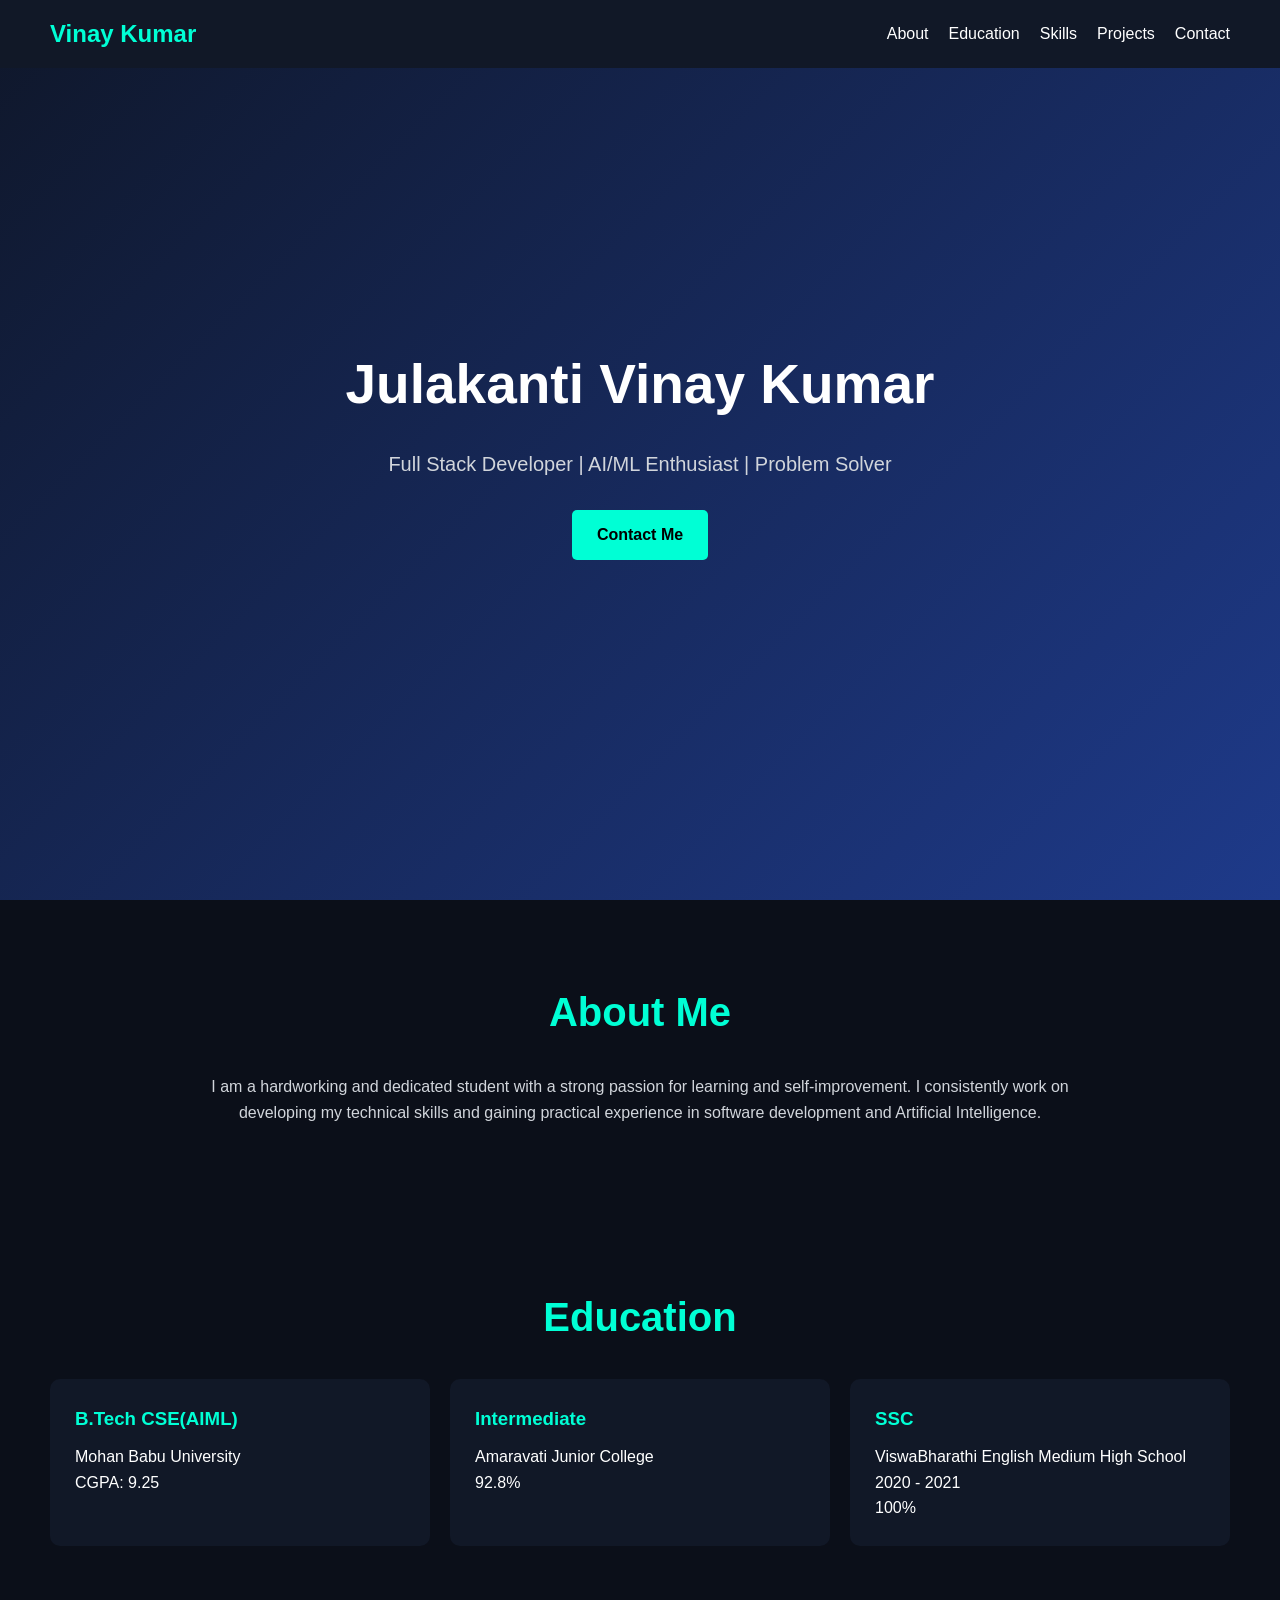
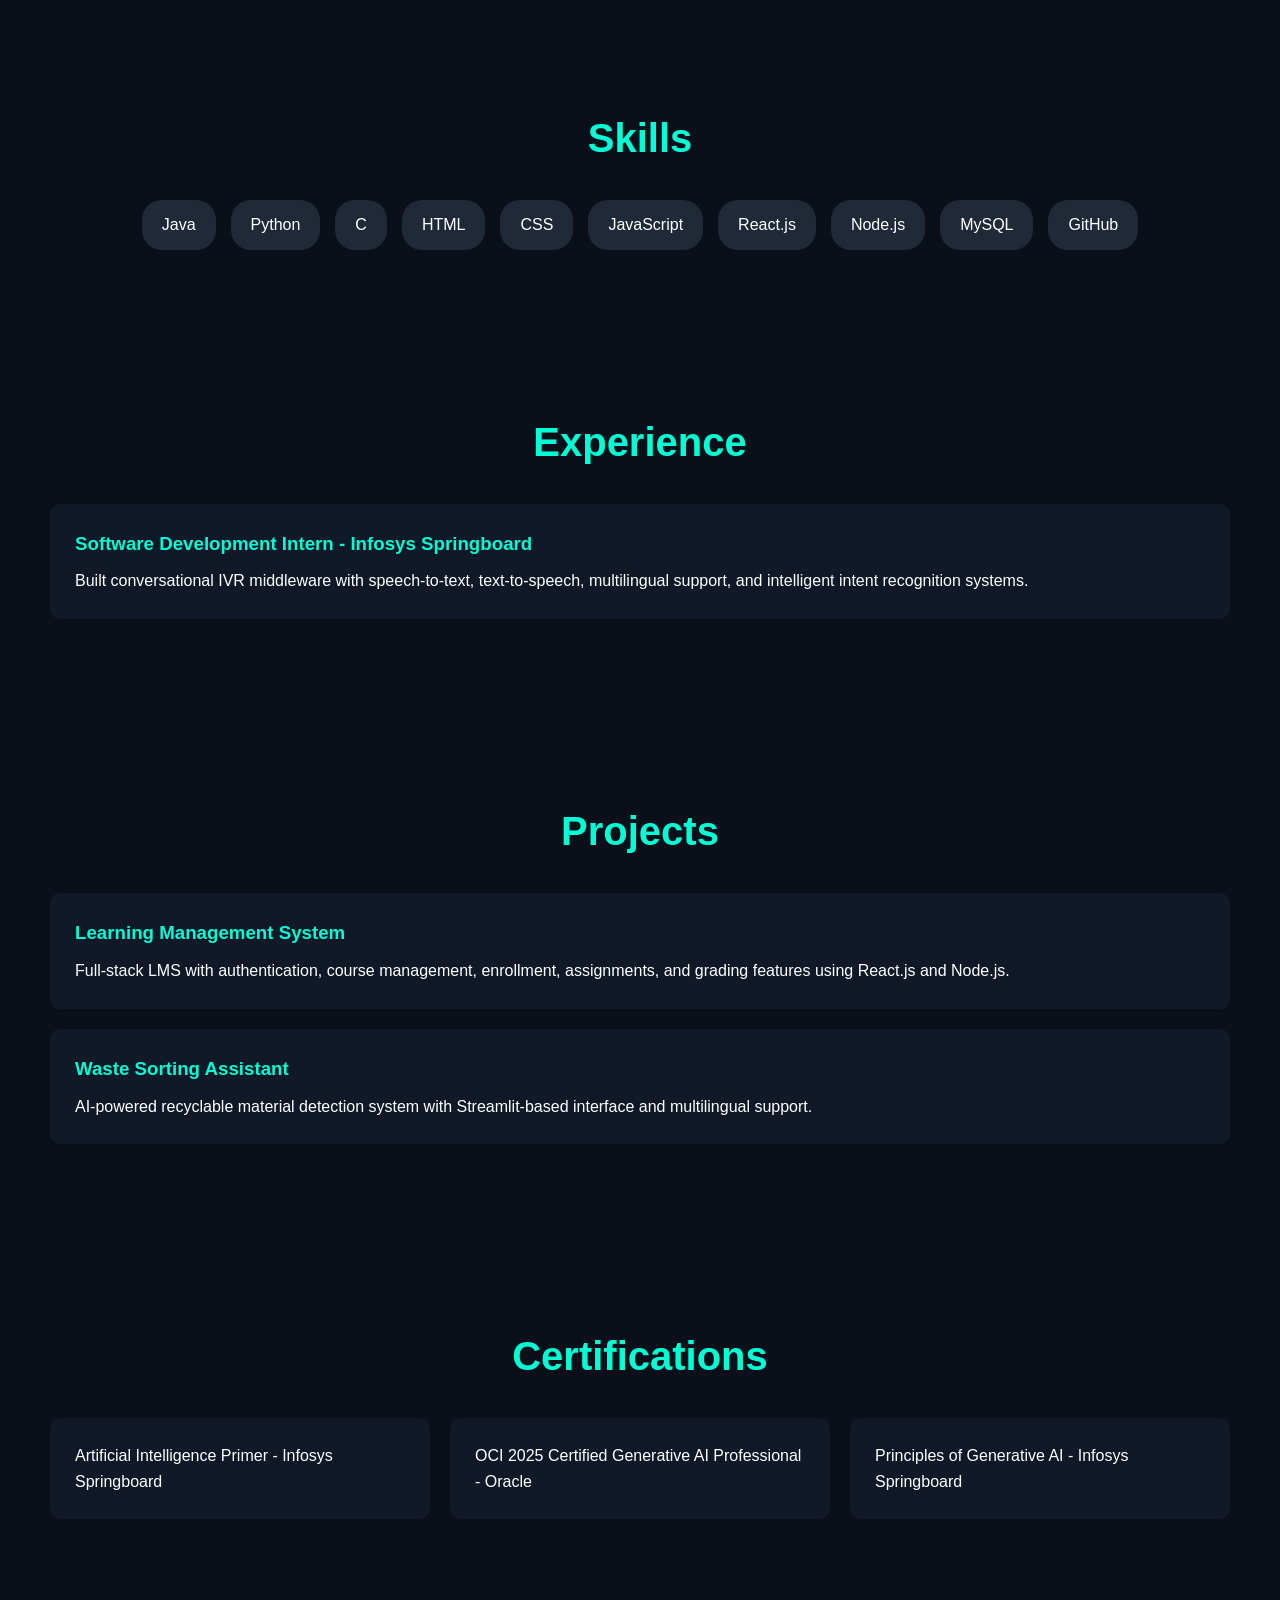
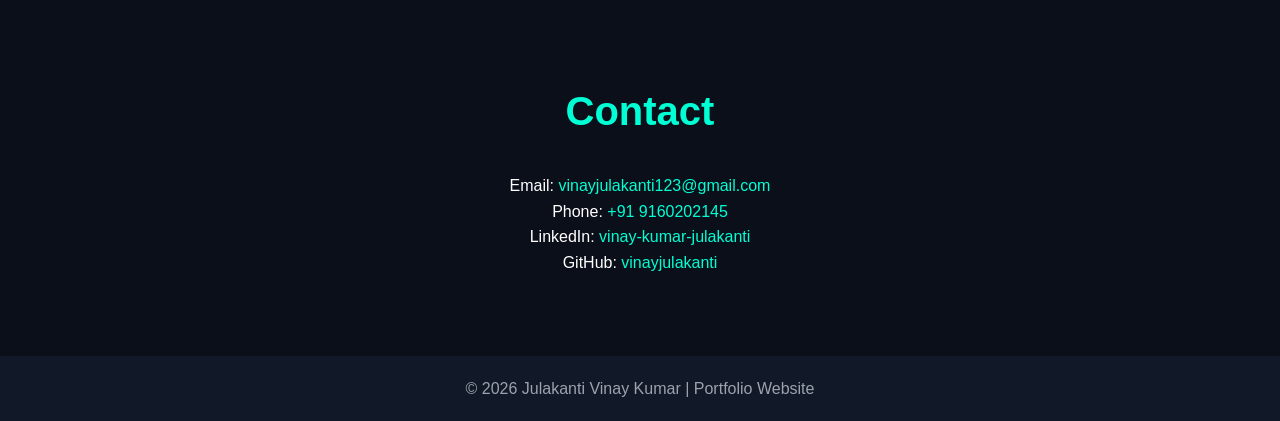
==== resume.html @ a53b5b9b "Initial portfolio upload" ====
<!DOCTYPE html>
<html lang="en">
<head>
  <meta charset="UTF-8">
  <meta name="viewport" content="width=device-width, initial-scale=1.0">

  <title>Julakanti Vinay Kumar Portfolio</title>

  <style>

    *{
      margin:0;
      padding:0;
      box-sizing:border-box;
    }

    body{
      font-family:Arial, sans-serif;
      background:#0b0f19;
      color:white;
      line-height:1.6;
    }

    html{
      scroll-behavior:smooth;
    }

    /* NAVBAR */

    nav{
      position:fixed;
      top:0;
      width:100%;
      background:#111827;
      padding:15px 50px;
      display:flex;
      justify-content:space-between;
      align-items:center;
      z-index:1000;
    }

    nav h2{
      color:#00ffd5;
    }

    nav ul{
      list-style:none;
      display:flex;
      gap:20px;
    }

    nav ul li a{
      color:white;
      text-decoration:none;
      transition:0.3s;
    }

    nav ul li a:hover{
      color:#00ffd5;
    }

    /* HERO */

    .hero{
      height:100vh;
      display:flex;
      flex-direction:column;
      justify-content:center;
      align-items:center;
      text-align:center;
      background:linear-gradient(135deg,#0f172a,#1e3a8a);
      padding:20px;
    }

    .hero h1{
      font-size:55px;
      margin-bottom:20px;
    }

    .hero p{
      font-size:20px;
      color:#d1d5db;
      margin-bottom:30px;
    }

    .btn{
      padding:12px 25px;
      background:#00ffd5;
      color:black;
      text-decoration:none;
      border-radius:5px;
      font-weight:bold;
      transition:0.3s;
    }

    .btn:hover{
      background:white;
    }

    /* SECTIONS */

    section{
      padding:80px 50px;
    }

    .title{
      font-size:40px;
      margin-bottom:30px;
      color:#00ffd5;
      text-align:center;
    }

    /* ABOUT */

    .about{
      max-width:900px;
      margin:auto;
      text-align:center;
      color:#d1d5db;
    }

    /* EDUCATION */

    .card-container{
      display:grid;
      grid-template-columns:repeat(auto-fit,minmax(250px,1fr));
      gap:20px;
    }

    .card{
      background:#111827;
      padding:25px;
      border-radius:10px;
      transition:0.3s;
    }

    .card:hover{
      transform:translateY(-5px);
      border:1px solid #00ffd5;
    }

    .card h3{
      margin-bottom:10px;
      color:#00ffd5;
    }

    /* SKILLS */

    .skills{
      display:flex;
      flex-wrap:wrap;
      justify-content:center;
      gap:15px;
    }

    .skill{
      background:#1f2937;
      padding:12px 20px;
      border-radius:20px;
    }

    /* PROJECTS */

    .project{
      background:#111827;
      padding:25px;
      border-radius:10px;
      margin-bottom:20px;
    }

    .project h3{
      color:#00ffd5;
      margin-bottom:10px;
    }

    /* CONTACT */

    .contact{
      text-align:center;
    }

    .contact a{
      color:#00ffd5;
      text-decoration:none;
    }

    footer{
      background:#111827;
      text-align:center;
      padding:20px;
      color:#9ca3af;
    }

    /* RESPONSIVE */

    @media(max-width:768px){

      nav{
        padding:15px 20px;
      }

      nav ul{
        display:none;
      }

      .hero h1{
        font-size:35px;
      }

      section{
        padding:60px 20px;
      }

    }

  </style>
</head>

<body>

  <!-- NAVBAR -->

  <nav>

    <h2>Vinay Kumar</h2>

    <ul>
      <li><a href="#about">About</a></li>
      <li><a href="#education">Education</a></li>
      <li><a href="#skills">Skills</a></li>
      <li><a href="#projects">Projects</a></li>
      <li><a href="#contact">Contact</a></li>
    </ul>

  </nav>

  <!-- HERO -->

  <section class="hero">

    <h1>Julakanti Vinay Kumar</h1>

    <p>
      Full Stack Developer | AI/ML Enthusiast | Problem Solver
    </p>

    <a href="#contact" class="btn">
      Contact Me
    </a>

  </section>

  <!-- ABOUT -->

  <section id="about">

    <h2 class="title">About Me</h2>

    <div class="about">

      <p>
        I am a hardworking and dedicated student with a strong passion
        for learning and self-improvement. I consistently work on developing
        my technical skills and gaining practical experience in software
        development and Artificial Intelligence.
      </p>

    </div>

  </section>

  <!-- EDUCATION -->

  <section id="education">

    <h2 class="title">Education</h2>

    <div class="card-container">

      <div class="card">

        <h3>B.Tech CSE(AIML)</h3>

        <p>Mohan Babu University</p>

        <p>CGPA: 9.25</p>

      </div>

      <div class="card">

        <h3>Intermediate</h3>

        <p>Amaravati Junior College</p>

        <p>92.8%</p>

      </div>

      <div class="card">

        <h3>SSC</h3>

        <p>ViswaBharathi English Medium High School</p>

        <p>2020 - 2021</p>

        <p>100%</p>

      </div>

    </div>

  </section>

  <!-- SKILLS -->

  <section id="skills">

    <h2 class="title">Skills</h2>

    <div class="skills">

      <div class="skill">Java</div>
      <div class="skill">Python</div>
      <div class="skill">C</div>
      <div class="skill">HTML</div>
      <div class="skill">CSS</div>
      <div class="skill">JavaScript</div>
      <div class="skill">React.js</div>
      <div class="skill">Node.js</div>
      <div class="skill">MySQL</div>
      <div class="skill">GitHub</div>

    </div>

  </section>

  <!-- EXPERIENCE -->

  <section id="experience">

    <h2 class="title">Experience</h2>

    <div class="project">

      <h3>Software Development Intern - Infosys Springboard</h3>

      <p>
        Built conversational IVR middleware with speech-to-text,
        text-to-speech, multilingual support, and intelligent
        intent recognition systems.
      </p>

    </div>

  </section>

  <!-- PROJECTS -->

  <section id="projects">

    <h2 class="title">Projects</h2>

    <div class="project">

      <h3>Learning Management System</h3>

      <p>
        Full-stack LMS with authentication, course management,
        enrollment, assignments, and grading features using
        React.js and Node.js.
      </p>

    </div>

    <div class="project">

      <h3>Waste Sorting Assistant</h3>

      <p>
        AI-powered recyclable material detection system with
        Streamlit-based interface and multilingual support.
      </p>

    </div>

  </section>

  <!-- CERTIFICATIONS -->

  <section id="certifications">

    <h2 class="title">Certifications</h2>

    <div class="card-container">

      <div class="card">
        Artificial Intelligence Primer - Infosys Springboard
      </div>

      <div class="card">
        OCI 2025 Certified Generative AI Professional - Oracle
      </div>

      <div class="card">
        Principles of Generative AI - Infosys Springboard
      </div>

    </div>

  </section>

  <!-- CONTACT -->

  <section id="contact">

    <h2 class="title">Contact</h2>

    <div class="contact">

      <p>Email: 
        <a href="mailto:vinayjulakanti123@gmail.com">
          vinayjulakanti123@gmail.com
        </a>
      </p>

      <p>Phone: 
        <a href="tel:+919160202145">
          +91 9160202145
        </a>
      </p>

      <p>
        LinkedIn:
        <a href="https://www.linkedin.com/in/vinay-kumar-julakanti/" target="_blank">
          vinay-kumar-julakanti
        </a>
      </p>

      <p>
        GitHub:
        <a href="https://github.com/vinayjulakanti" target="_blank">
          vinayjulakanti
        </a>
      </p>

    </div>

  </section>

  <!-- FOOTER -->

  <footer>

    © 2026 Julakanti Vinay Kumar | Portfolio Website

  </footer>

</body>
</html>
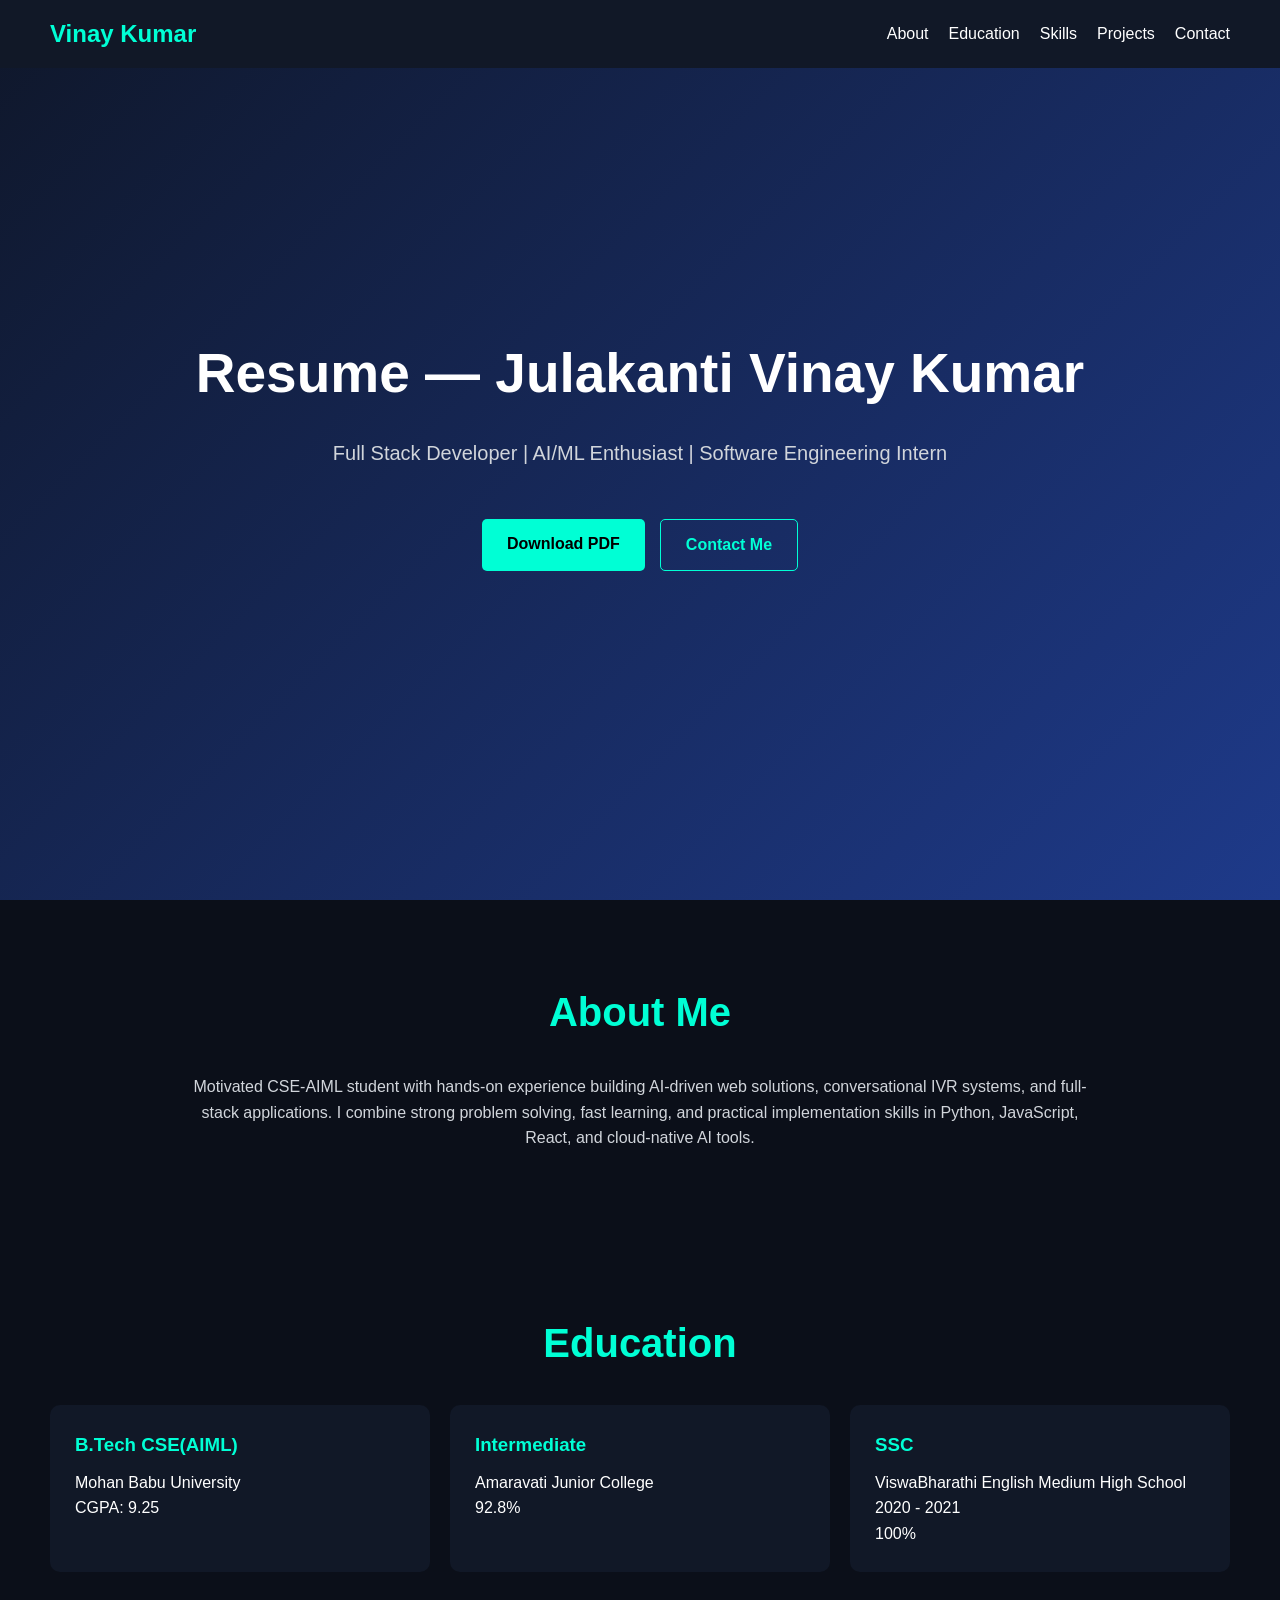
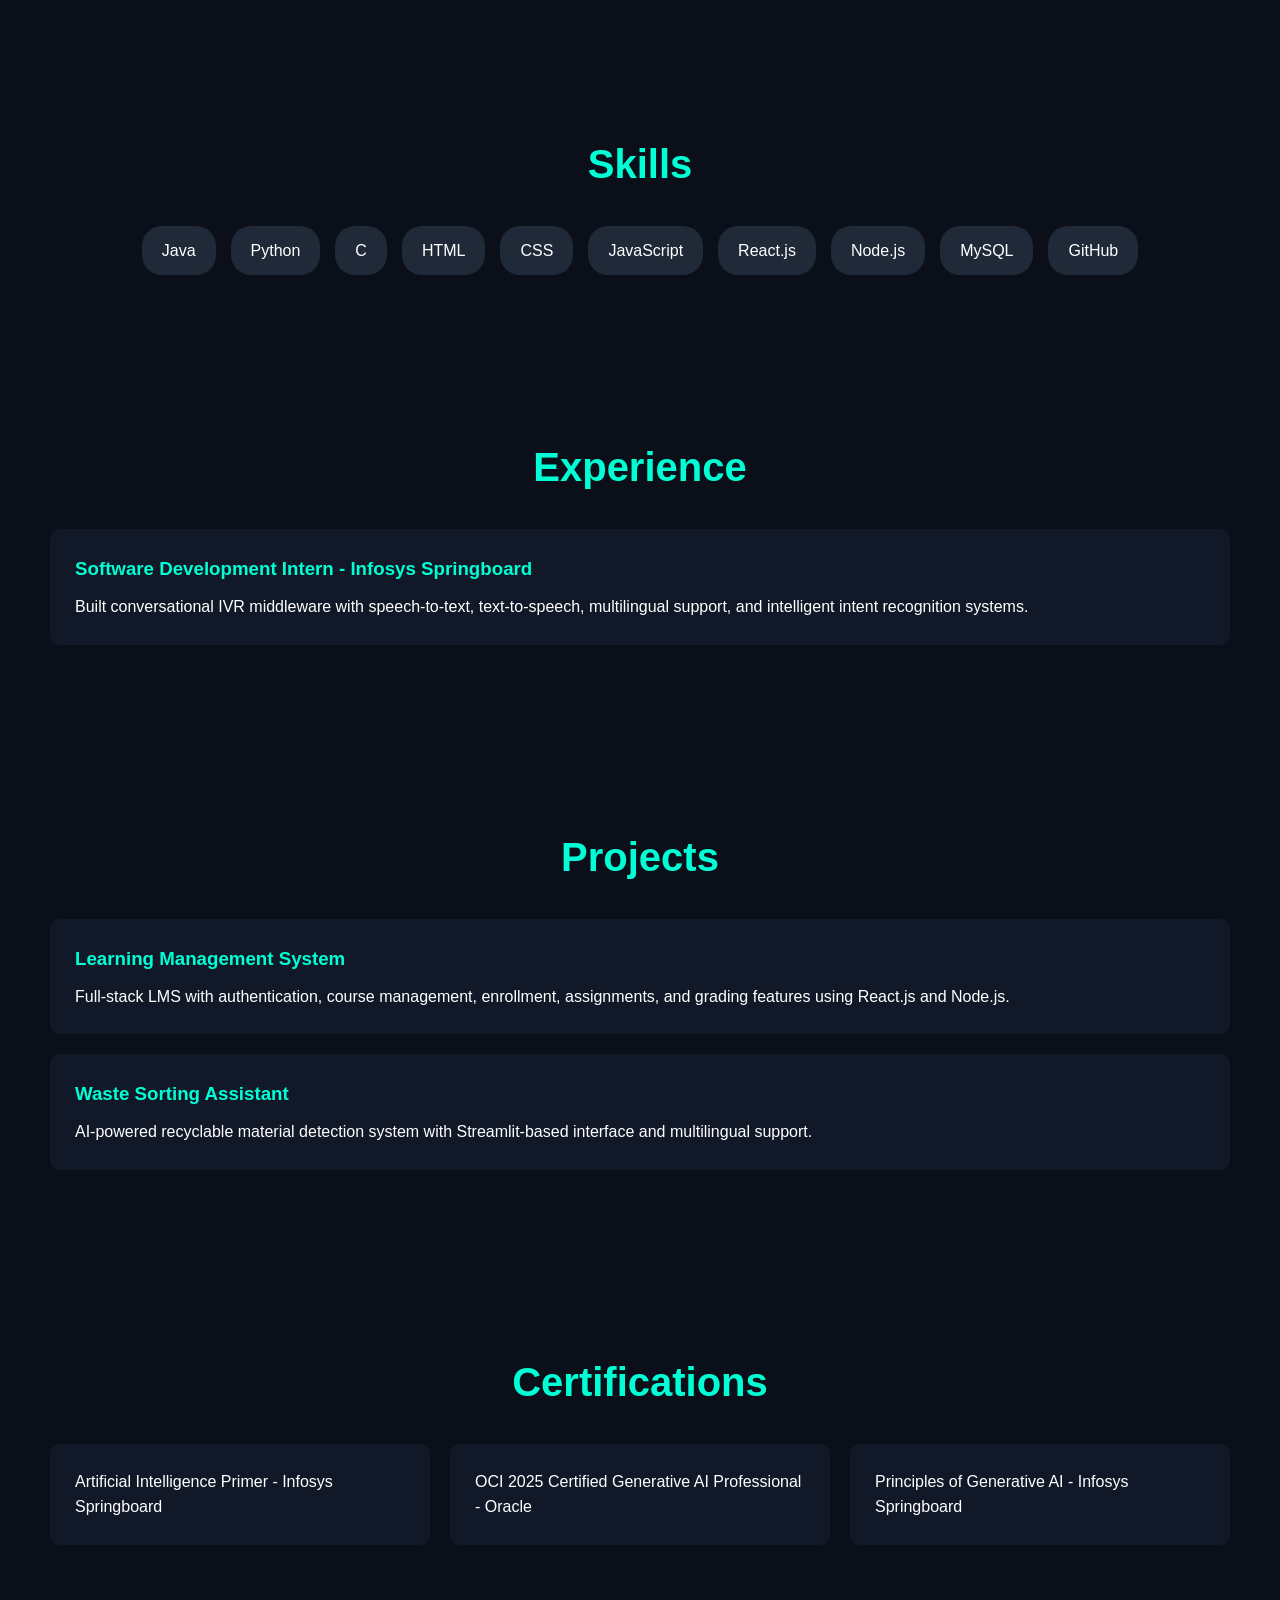
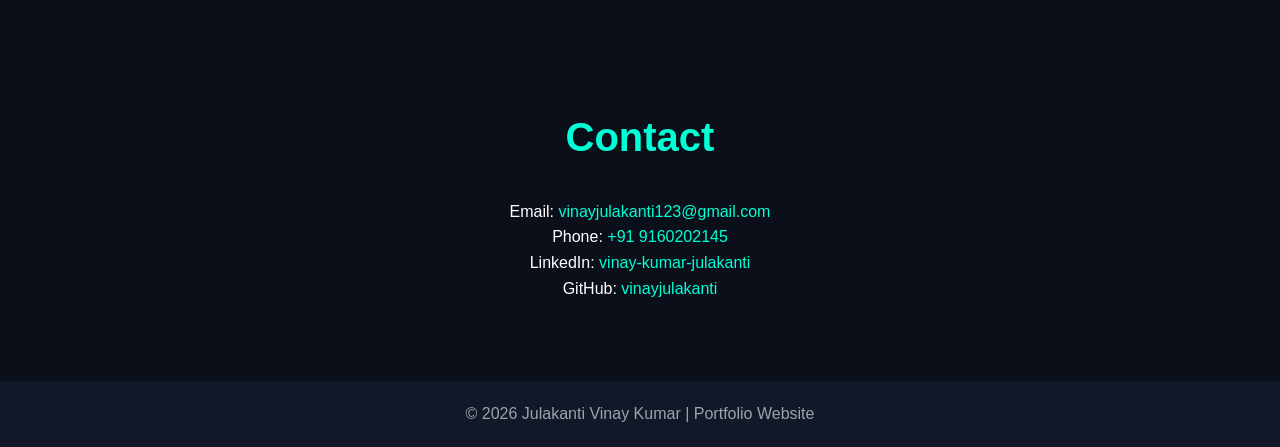
==== commit 206f08d6: "Updated portfolio website" ====
--- a/resume.html
+++ b/resume.html
@@ -4,7 +4,7 @@
   <meta charset="UTF-8">
   <meta name="viewport" content="width=device-width, initial-scale=1.0">
 
-  <title>Julakanti Vinay Kumar Portfolio</title>
+  <title>Julakanti Vinay Kumar Resume</title>
 
   <style>
 
@@ -91,10 +91,25 @@
       border-radius:5px;
       font-weight:bold;
       transition:0.3s;
+      display:inline-block;
     }
 
     .btn:hover{
       background:white;
+    }
+
+    .btn.outline{
+      background:transparent;
+      color:#00ffd5;
+      border:1px solid #00ffd5;
+    }
+
+    .hero-actions{
+      display:flex;
+      gap:15px;
+      justify-content:center;
+      flex-wrap:wrap;
+      margin-top:20px;
     }
 
     /* SECTIONS */
@@ -238,15 +253,16 @@
 
   <section class="hero">
 
-    <h1>Julakanti Vinay Kumar</h1>
+    <h1>Resume — Julakanti Vinay Kumar</h1>
 
     <p>
-      Full Stack Developer | AI/ML Enthusiast | Problem Solver
+      Full Stack Developer | AI/ML Enthusiast | Software Engineering Intern
     </p>
 
-    <a href="#contact" class="btn">
-      Contact Me
-    </a>
+    <div class="hero-actions">
+      <a href="resume.pdf" class="btn">Download PDF</a>
+      <a href="#contact" class="btn outline">Contact Me</a>
+    </div>
 
   </section>
 
@@ -259,10 +275,9 @@
     <div class="about">
 
       <p>
-        I am a hardworking and dedicated student with a strong passion
-        for learning and self-improvement. I consistently work on developing
-        my technical skills and gaining practical experience in software
-        development and Artificial Intelligence.
+        Motivated CSE-AIML student with hands-on experience building AI-driven web solutions,
+        conversational IVR systems, and full-stack applications. I combine strong problem solving,
+        fast learning, and practical implementation skills in Python, JavaScript, React, and cloud-native AI tools.
       </p>
 
     </div>
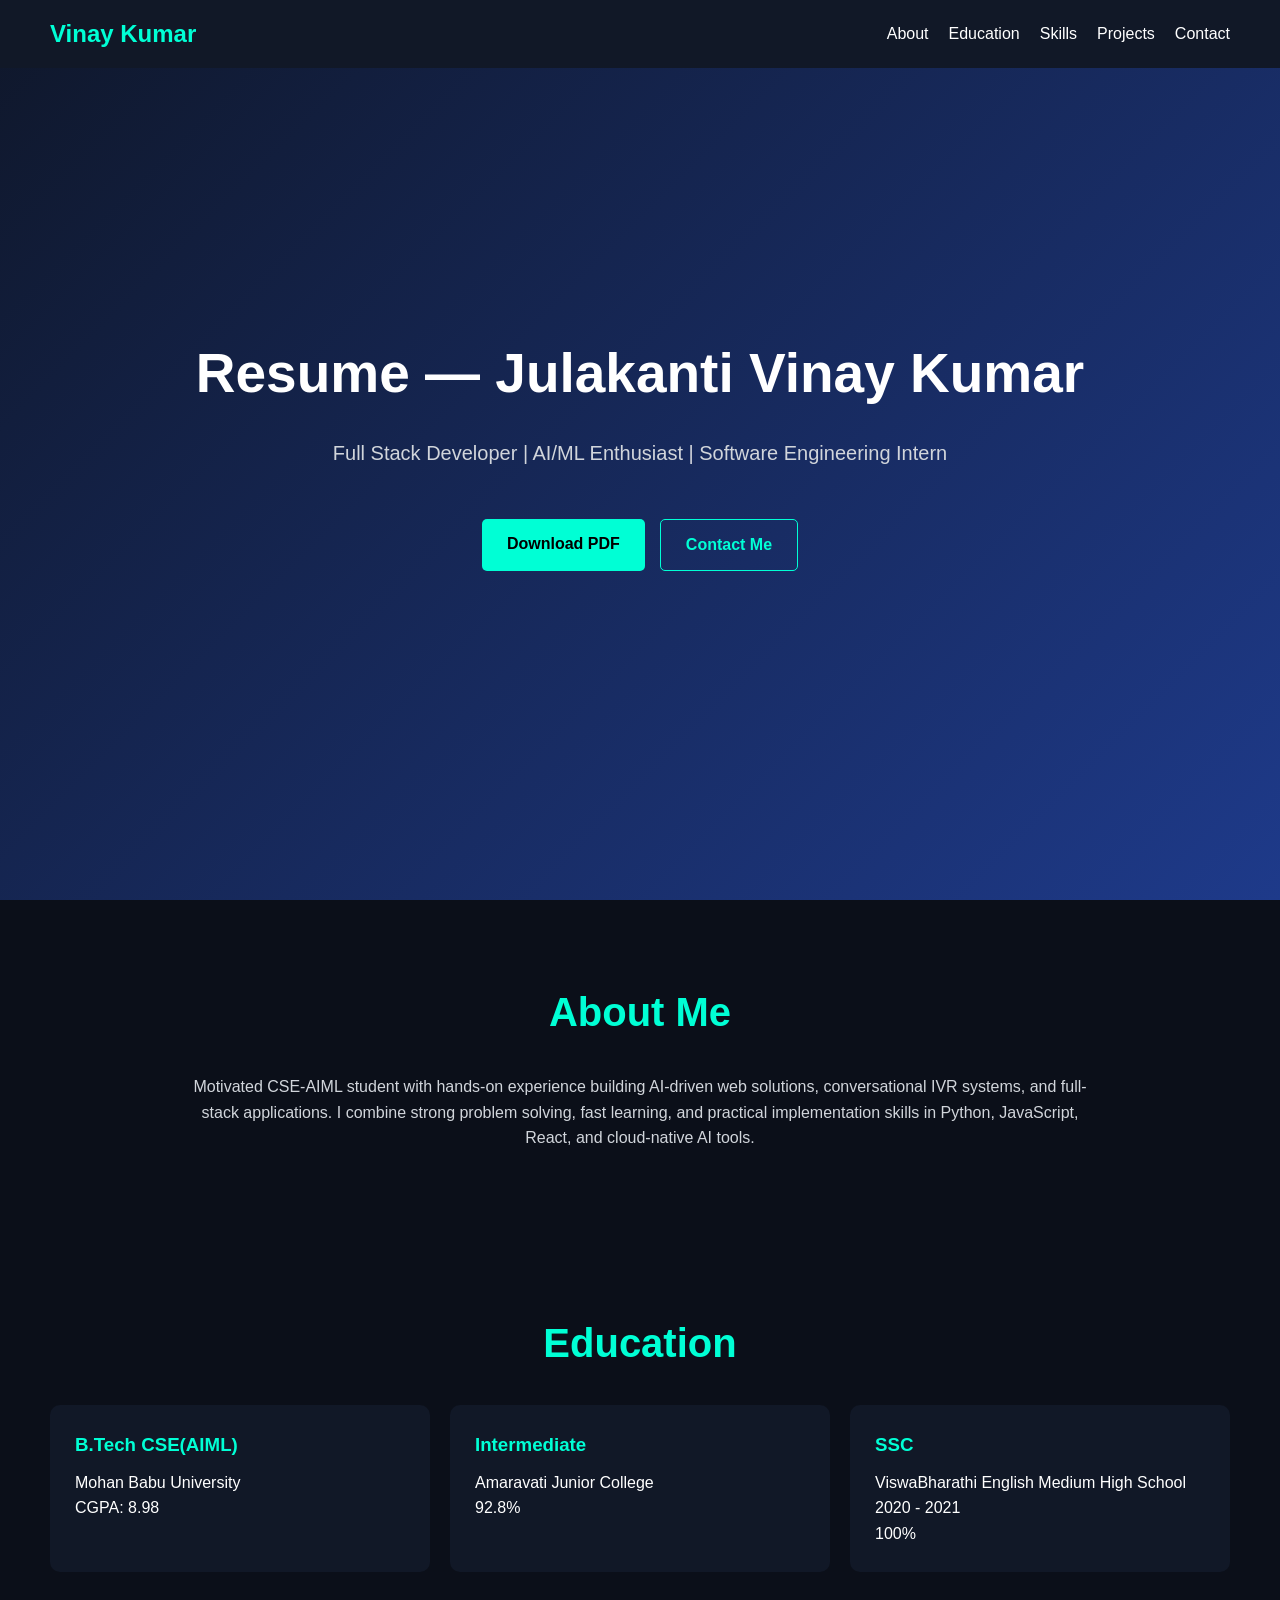
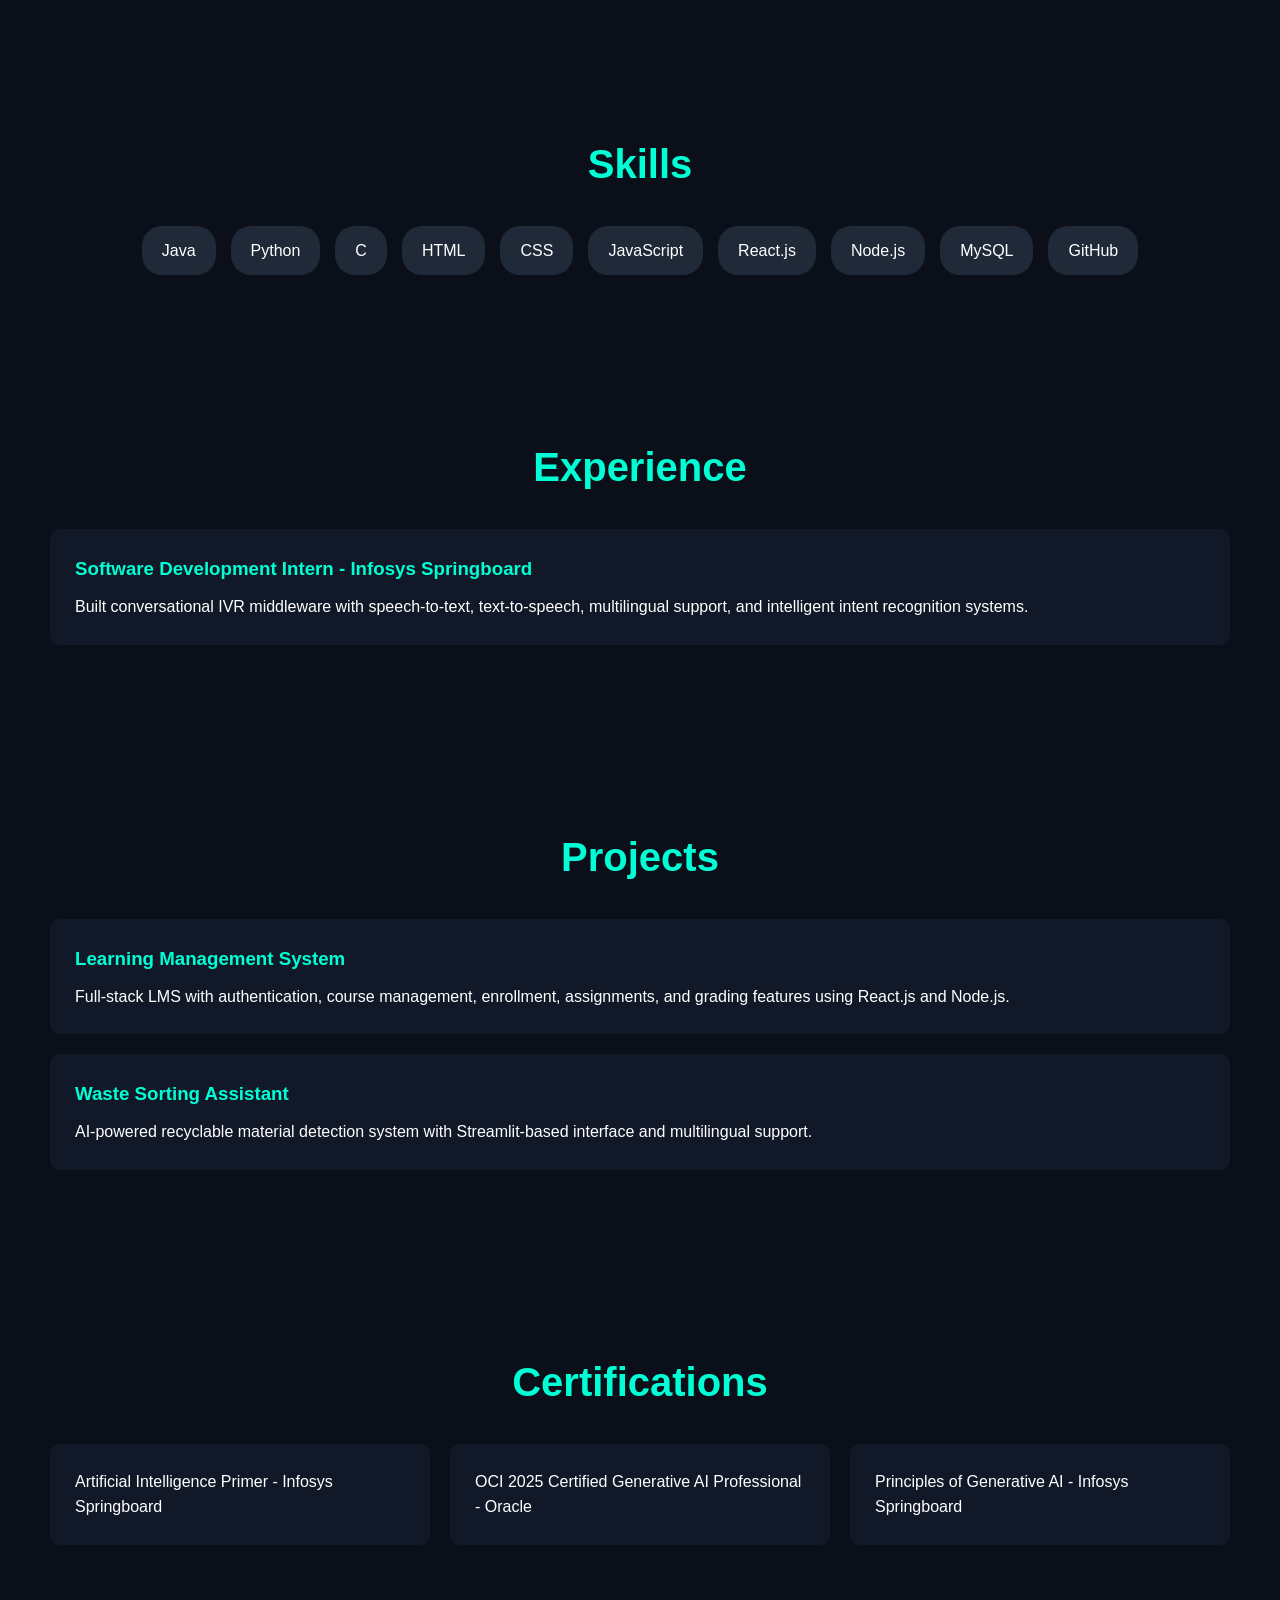
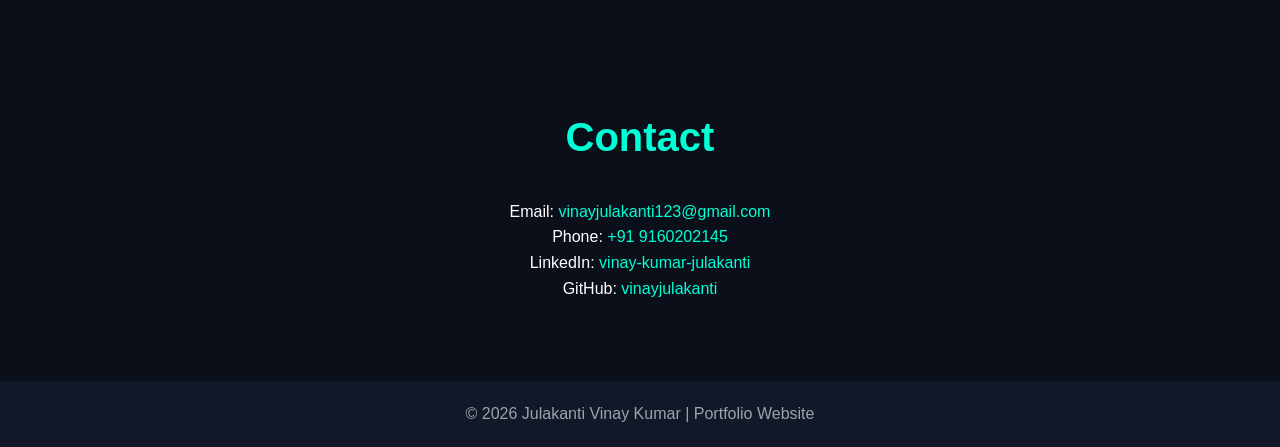
==== commit c1606ffd: "force redeploy" ====
--- a/resume.html
+++ b/resume.html
@@ -298,7 +298,7 @@
 
         <p>Mohan Babu University</p>
 
-        <p>CGPA: 9.25</p>
+        <p>CGPA: 8.98</p>
 
       </div>
 
